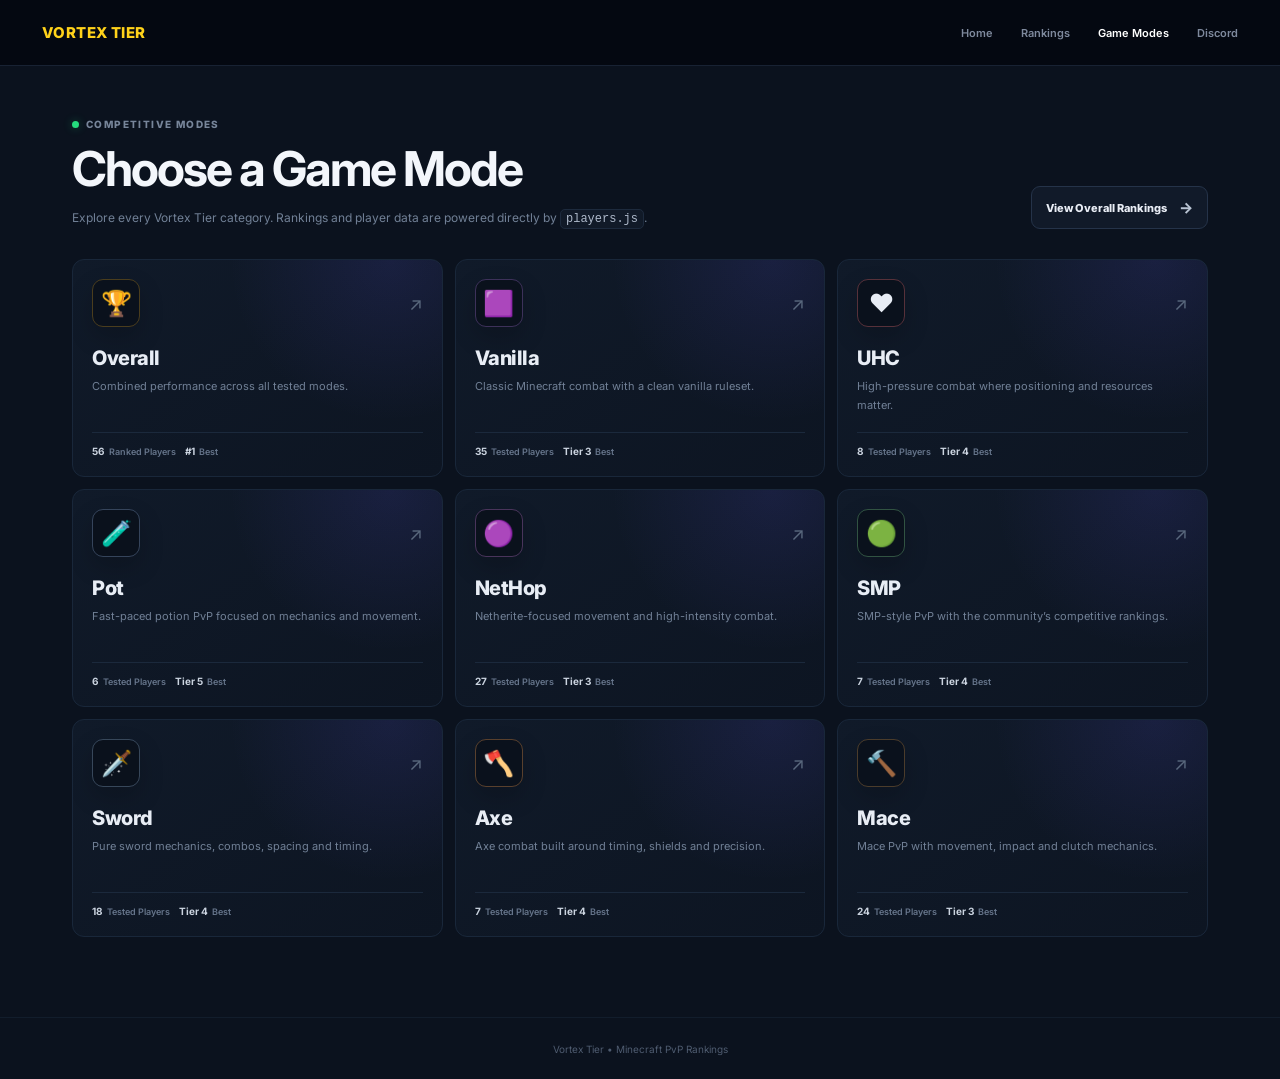
==== gamemodes.html @ 12a567fe "Add files via upload" ====
<!DOCTYPE html>
<html lang="en">
<head>
<meta charset="UTF-8">
<meta name="viewport" content="width=device-width,initial-scale=1.0">
<meta name="robots" content="index,follow">
<title>Vortex Tier — Game Modes</title>
<link rel="preconnect" href="https://fonts.googleapis.com">
<link rel="preconnect" href="https://fonts.gstatic.com" crossorigin>
<link href="https://fonts.googleapis.com/css2?family=Inter:wght@400;500;600;700;800&display=swap" rel="stylesheet">
<link rel="stylesheet" href="styles.css">
</head>
<body class="gamemodes-page">
<header class="nav">
  <a class="logo" href="index.html">VORTEX TIER</a>
  <nav class="navlinks">
    <a href="index.html">Home</a>
    <a href="rankings.html">Rankings</a>
    <a class="active" href="gamemodes.html">Game Modes</a>
    <a href="https://discord.com" target="_blank" rel="noopener">Discord</a>
  </nav>
</header>

<main class="modes-wrap">
  <section class="modes-heading">
    <div>
      <div class="eyebrow"><i></i> COMPETITIVE MODES</div>
      <h1>Choose a Game Mode</h1>
      <p>Explore every Vortex Tier category. Rankings and player data are powered directly by <code>players.js</code>.</p>
    </div>
    <a class="mode-directory-rank-btn" href="rankings.html?mode=overall">View Overall Rankings <span>→</span></a>
  </section>

  <section id="gameModes" class="game-mode-grid" aria-label="Game modes"></section>
</main>

<footer>Vortex Tier • Minecraft PvP Rankings</footer>

<script src="players.js"></script>
<script>
const MODES = [
  {id:'overall', name:'Overall', icon:'🏆', desc:'Combined performance across all tested modes.', accent:'overall'},
  {id:'vanilla', name:'Vanilla', icon:'🟪', desc:'Classic Minecraft combat with a clean vanilla ruleset.', accent:'vanilla'},
  {id:'uhc', name:'UHC', icon:'❤️', desc:'High-pressure combat where positioning and resources matter.', accent:'uhc'},
  {id:'pot', name:'Pot', icon:'🧪', desc:'Fast-paced potion PvP focused on mechanics and movement.', accent:'pot'},
  {id:'nethop', name:'NetHop', icon:'🟣', desc:'Netherite-focused movement and high-intensity combat.', accent:'nethop'},
  {id:'smp', name:'SMP', icon:'🟢', desc:'SMP-style PvP with the community’s competitive rankings.', accent:'smp'},
  {id:'sword', name:'Sword', icon:'🗡️', desc:'Pure sword mechanics, combos, spacing and timing.', accent:'sword'},
  {id:'axe', name:'Axe', icon:'🪓', desc:'Axe combat built around timing, shields and precision.', accent:'axe'},
  {id:'mace', name:'Mace', icon:'🔨', desc:'Mace PvP with movement, impact and clutch mechanics.', accent:'mace'}
];
const players = typeof VORTEX_PLAYERS !== 'undefined' ? VORTEX_PLAYERS : [];
function testedCount(id){
  if(id==='overall') return players.length;
  return players.filter(p => p.results && p.results[id] && String(p.results[id].tier||'').trim()).length;
}
function topTier(id){
  if(id==='overall') return players.length ? Math.min(...players.map(p=>Number(p.position)||999)) : null;
  const nums=players.map(p=>String(p.results?.[id]?.tier||'').match(/[1-5]$/)?.[0]).filter(Boolean).map(Number);
  return nums.length ? Math.min(...nums) : null;
}
const grid=document.getElementById('gameModes');
grid.innerHTML=MODES.map(m=>{
  const count=testedCount(m.id), tier=topTier(m.id);
  const label=m.id==='overall'?'Ranked Players':count===1?'Tested Player':'Tested Players';
  const best=tier ? (m.id==='overall' ? '#'+tier : 'Tier '+tier) : '—';
  return `<a class="game-mode-card mode-${m.accent}" href="rankings.html?mode=${encodeURIComponent(m.id)}">
    <div class="game-mode-card-top"><span class="game-mode-icon">${m.icon}</span><span class="open-arrow">↗</span></div>
    <div class="game-mode-name">${m.name}</div>
    <p>${m.desc}</p>
    <div class="game-mode-stats"><span><strong>${count}</strong> ${label}</span><span><strong>${best}</strong> Best</span></div>
  </a>`;
}).join('');
</script>
</body>
</html>
---- styles.css ----
*{box-sizing:border-box}
html{scroll-behavior:smooth}
body{margin:0;background:#080d18;color:#e9edf6;font-family:Inter,Arial,sans-serif}
.nav{height:66px;position:sticky;top:0;z-index:50;background:rgba(5,9,17,.96);border-bottom:1px solid #182233;display:flex;align-items:center;justify-content:space-between;padding:0 42px;backdrop-filter:blur(14px)}
.logo{color:#ffd21a;text-decoration:none;font-weight:800;font-size:15px;letter-spacing:.4px}
.navlinks{display:flex;gap:28px}.navlinks a{font-size:11px;font-weight:600;color:#7e899d;text-decoration:none}.navlinks a:hover,.navlinks a.active{color:#fff}

.home-hero{min-height:calc(100vh - 66px);display:flex;align-items:center;justify-content:center;flex-direction:column;text-align:center;padding:80px 20px 100px;background:radial-gradient(circle at 50% 48%,#141c31 0,#0b111f 38%,#080d18 72%)}
.live{font-size:10px;font-weight:700;color:#aeb8cb;border:1px solid #292d67;background:#171a3a;border-radius:30px;padding:8px 14px;box-shadow:0 0 28px #4b43ff1d}.live i{display:inline-block;width:7px;height:7px;border-radius:50%;background:#1ddd7d;box-shadow:0 0 10px #1ddd7d;margin-right:7px}
.home-hero h1{font-size:clamp(44px,7vw,78px);line-height:1.03;letter-spacing:-3px;margin:26px 0 20px}.home-hero h1 b{color:#ffc914;text-shadow:0 0 22px #ffc40033}.home-hero p{max-width:650px;color:#7d889d;font-size:13px;line-height:1.7;margin:0}.actions{display:flex;gap:10px;margin-top:30px}.btn{display:inline-flex;align-items:center;justify-content:center;padding:12px 20px;border-radius:9px;text-decoration:none;font-size:11px;font-weight:700;transition:.2s}.btn:hover{transform:translateY(-2px)}.purple{background:linear-gradient(135deg,#695cff,#4d40e8);color:white;box-shadow:0 8px 28px #574aff3a}.dark{background:#0c121e;color:#e4e8f1;border:1px solid #202a3a}
footer{text-align:center;padding:25px;color:#4f5c70;font-size:10px;border-top:1px solid #121d2c}

.rankings-page{background:#0b121e}.rank-wrap{max-width:1280px;margin:auto;padding:24px 18px 70px}.rank-top{display:flex;align-items:center;justify-content:space-between;margin-bottom:18px}.rank-title h1{font-size:25px;margin:0}.rank-title p{font-size:11px;color:#66748a;margin:7px 0 0}.server{font-size:10px;color:#a9b3c3;background:#121a27;border:1px solid #202b3e;border-radius:7px;padding:8px 11px}.server i{display:inline-block;width:7px;height:7px;border-radius:50%;background:#25db7d;margin-right:5px}

.modes{display:flex;gap:5px;overflow-x:auto;scrollbar-width:none;border-bottom:1px solid #1b2738;padding-bottom:0}.modes::-webkit-scrollbar{display:none}
.mode{flex:0 0 102px;height:76px;border:1px solid #172333;background:#0c1420;border-radius:10px 10px 0 0;color:#69758a;display:flex;flex-direction:column;align-items:center;justify-content:center;gap:7px;cursor:pointer;font:800 11px Inter}.mode .ico{font-size:25px}.mode.active{color:#fff;border-bottom:2px solid #aab3c0;background:#111a29}

.rank-tools{display:flex;justify-content:flex-end;gap:8px;margin:10px 0}.search{width:230px;height:38px;border-radius:8px;border:1px solid #202b3d;background:#101825;color:white;padding:0 12px;outline:none;font:11px Inter}.info{height:38px;border:1px solid #202b3d;background:#151d2a;color:#bac3d0;border-radius:8px;padding:0 12px;font:700 10px Inter;cursor:pointer}

.overall-head{display:grid;grid-template-columns:52px 1fr 82px 410px;gap:12px;align-items:center;padding:9px 13px;color:#4e5b70;font-size:9px;text-transform:uppercase;font-weight:800;border:1px solid #172336;background:#0e1623;border-radius:7px 7px 0 0}
.player-row{display:grid;grid-template-columns:58px 1fr 82px 410px;gap:14px;align-items:center;min-height:88px;padding:7px 13px;border:1px solid #172336;border-top:0;background:linear-gradient(90deg,#101925 0%,#121c2a 74%,#0e1723 100%);position:relative;overflow:hidden}.player-row:after{content:"";position:absolute;right:5px;top:0;bottom:0;width:34%;background:linear-gradient(125deg,transparent 0 38%,rgba(64,86,112,.30) 39% 43%,transparent 44% 51%,rgba(54,75,99,.46) 52% 57%,transparent 58% 66%,rgba(45,64,86,.32) 67% 72%,transparent 73%);opacity:.85;pointer-events:none}.player-row:hover{background:#141f2f}
.pos{font-size:22px;font-weight:800;font-style:italic;color:#e8edf5}.p-main{display:flex;align-items:center;gap:14px;min-width:0;position:relative;z-index:1}.skin{width:74px;height:92px;object-fit:contain;object-position:center top;border-radius:6px;background:transparent;padding:0;display:block;filter:drop-shadow(0 5px 8px rgba(0,0,0,.75));transform:scale(1.18);transform-origin:center bottom}.p-name{font-size:15px;font-weight:800;color:#dce3ee;position:relative;z-index:1}.p-title{font-size:9px;color:#68768c;margin-top:4px}.region{justify-self:center;position:relative;z-index:2;font-size:10px;font-weight:800;border-radius:5px;padding:8px 9px;background:#182333;color:#aeb8c8}.region.na{background:#4a1f2c;color:#ff647c}.region.eu{background:#173c29;color:#55d98c}.region.me{background:#4b421a;color:#e7d34b}
.mini-tiers{display:flex;position:relative;z-index:2;gap:8px;justify-content:flex-start;overflow:hidden}.mini{width:43px;flex:0 0 43px;text-align:center}.mini-icon{width:34px;height:34px;border-radius:50%;margin:auto;display:grid;place-items:center;background:#101725;border:2px solid #28384e;font-size:14px}.mini-label{display:inline-block;font-size:13px;font-weight:800;margin-top:3px;padding:2px 4px;border-radius:4px}.ht1{color:#ffd83f;background:#473b1b}.lt1{color:#e8c84a;background:#493b20}.ht2{color:#bfc9d8;background:#343d4d}.lt2{color:#aeb9c9;background:#303a49}.ht3{color:#ff9c51;background:#4a3021}.lt3{color:#e58a49;background:#483021}

.mode-board{display:flex;gap:8px;overflow-x:auto;padding:5px 0 18px;align-items:flex-start;scroll-snap-type:x proximity}.mode-board::-webkit-scrollbar{height:5px}.tier-column{min-width:176px;flex:1;background:#101925;border:1px solid #172336;border-radius:0 0 7px 7px;overflow:hidden;scroll-snap-align:start}.tier-head{height:40px;display:flex;align-items:center;justify-content:center;font-size:17px;font-weight:800;border-bottom:1px solid #27354a}.tier-head span{margin-right:7px}.tier-1 .tier-head{background:#4b3917;color:#ffd35a}.tier-2 .tier-head{background:#343b49;color:#cbd2dc}.tier-3 .tier-head{background:#4b3020;color:#e58b48}.tier-4 .tier-head,.tier-5 .tier-head{background:#202a39;color:#c5cfdd}
.tier-list{min-height:55px}.tier-player{height:62px;display:flex;align-items:center;gap:8px;padding:0 8px;border-bottom:1px solid #1c293a;position:relative;white-space:nowrap;overflow:hidden;background:linear-gradient(90deg,#182333 0%,#172232 72%,#101925 100%)}.tier-player:before{content:"";position:absolute;left:0;top:0;bottom:0;width:3px;background:#42db8c}.tier-player:after{content:"";position:absolute;right:0;top:0;bottom:0;width:28%;background:linear-gradient(125deg,transparent 0 48%,#26364b 49% 53%,transparent 54%);opacity:.65;pointer-events:none}.tier-player img{width:52px;height:64px;object-fit:contain;object-position:center top;border-radius:4px;padding:0;background:transparent;flex:0 0 52px;position:relative;z-index:1;filter:drop-shadow(0 4px 7px rgba(0,0,0,.7));transform:scale(1.08);transform-origin:center bottom}.tier-player .name{font-size:14px;font-weight:700;color:#dce2ec;overflow:hidden;text-overflow:ellipsis;position:relative;z-index:1}.tier-player .up{margin-left:auto;color:#58708f;font-size:17px;position:relative;z-index:1}.emptyrow{text-align:center;padding:40px;color:#65738a;border:1px solid #172336;background:#101925}

.modal{position:fixed;inset:0;background:#02050bcc;display:grid;place-items:center;z-index:100}.modal.hidden{display:none}.modal-card{width:min(440px,calc(100% - 28px));background:#0e1724;border:1px solid #26354a;border-radius:14px;padding:25px;position:relative}.modal-card h3{margin:0 0 10px}.modal-card p{font-size:11px;color:#8190a5;line-height:1.7}.x{position:absolute;right:13px;top:8px;background:none;border:0;color:#8390a3;font-size:25px;cursor:pointer}

@media(max-width:800px){.nav{padding:0 18px}.rank-wrap{padding:15px 8px 60px}.server{display:none}.overall-head{grid-template-columns:40px 1fr 55px 355px}.player-row{grid-template-columns:40px 1fr 55px 355px;min-height:92px}.p-name{font-size:13px}.skin{width:82px;height:88px}.rankings-page .navlinks{gap:14px}.home-hero h1{letter-spacing:-2px}.tier-column{min-width:0;flex:0 0 calc((100vw - 32px)/3)}.tier-player{height:62px;padding:0 7px;gap:6px}.tier-player img{width:54px;height:60px;flex-basis:54px}}
@media(max-width:520px){.rank-title h1{font-size:20px}.search{width:170px}.mode{flex-basis:92px;height:72px}.overall-head{grid-template-columns:34px 1fr 50px 330px}.player-row{grid-template-columns:34px 1fr 50px 330px;min-height:88px;padding:7px 10px}.skin{width:82px;height:88px}.p-main{gap:10px}.p-name{font-size:12px}.pos{font-size:17px}.tier-column{min-width:0;flex-basis:calc((100vw - 32px)/3)}.tier-head{height:52px;font-size:18px}.tier-player{height:64px;padding:0 7px;gap:6px}.tier-player img{width:55px;height:62px;flex-basis:55px}.tier-player .name{font-size:13px}.tier-player .up{font-size:11px}}

/* V6 visual tuning: upper-half Minecraft skin crops + larger mode/rank UI */
.tier-player img,.skin{overflow:hidden;}
.mini{min-width:42px}.mini-label{font-weight:900;line-height:1.05;padding:3px 5px;border-radius:6px;}
@media(max-width:520px){.mode .ico{font-size:23px}.mode{font-size:10.5px}.mini-label{font-size:12px;padding:3px 5px}.tier-column{flex-basis:calc((100vw - 30px)/3)} }

/* V8 skin presentation: show Minecraft body render like the reference, not a head/avatar. */
.player-row{min-height:98px;padding-top:5px;padding-bottom:5px}
.p-main{min-height:94px}
.player-row:before{content:"";position:absolute;left:0;top:0;bottom:0;width:36%;background:linear-gradient(110deg,rgba(33,48,67,.18),transparent 70%);clip-path:polygon(0 0,72% 0,100% 100%,0 100%);pointer-events:none}
@media(max-width:800px){.player-row{min-height:98px}.skin{width:74px;height:94px}}
@media(max-width:520px){.player-row{min-height:94px}.skin{width:72px;height:92px;transform:scale(1.12)}}

/* V10 — consistent full Minecraft body skins everywhere */
.skin, .tier-player img {
  object-fit: contain !important;
  object-position: center bottom !important;
  background: transparent !important;
  border: 0 !important;
  padding: 0 !important;
  display: block;
  image-rendering: pixelated;
  filter: drop-shadow(0 5px 9px rgba(0,0,0,.82));
}
.skin {
  width: 78px !important;
  height: 96px !important;
  transform: scale(1.22) !important;
  transform-origin: center bottom !important;
  margin: 0 2px 0 0;
}
.tier-player img {
  width: 58px !important;
  height: 66px !important;
  flex: 0 0 58px !important;
  transform: scale(1.12) !important;
  transform-origin: center bottom !important;
}
.p-main { min-height: 96px; }
.player-row { min-height: 100px; }
@media(max-width:800px){
  .skin{width:78px !important;height:96px !important}
  .tier-player img{width:58px !important;height:66px !important;flex-basis:58px !important}
}
@media(max-width:520px){
  .skin{width:76px !important;height:94px !important;transform:scale(1.18) !important}
  .tier-player img{width:56px !important;height:64px !important;flex-basis:56px !important;transform:scale(1.08) !important}
}

/* V11 — crop body renders at the waist: head + torso only, no legs/feet */
.skin, .tier-player img {
  object-fit: cover !important;
  object-position: center top !important;
  clip-path: inset(0 0 36% 0);
  transform: scale(1.22) !important;
  transform-origin: center top !important;
}
.skin { width: 82px !important; height: 94px !important; }
.tier-player img { width: 58px !important; height: 68px !important; }
@media(max-width:520px){
  .skin { width: 78px !important; height: 92px !important; }
  .tier-player img { width: 56px !important; height: 66px !important; }
}

/* V12 — upper-body only + subtle lean toward the rank side */
.skin,
.tier-player img,
.player-skin-full {
  object-fit: cover !important;
  object-position: center top !important;
  clip-path: inset(0 0 35% 0 round 5px) !important;
  transform: rotate(-9deg) scale(1.22) !important;
  transform-origin: center bottom !important;
  filter: drop-shadow(0 5px 9px rgba(0,0,0,.8));
}

/* Keep the skin visually centered after the lean */
.p-main .skin { margin-left: 3px; margin-right: 3px; }
.tier-player img { margin-left: 2px; margin-right: 2px; }

@media (max-width: 800px){
  .skin { transform: rotate(-9deg) scale(1.24) !important; }
  .tier-player img { transform: rotate(-9deg) scale(1.18) !important; }
}
@media (max-width: 520px){
  .skin { transform: rotate(-8deg) scale(1.20) !important; }
  .tier-player img { transform: rotate(-8deg) scale(1.14) !important; }
}


/* V16 — Reference-style Minecraft character render.
   Show head + BOTH arms + torso down to the waist area. Hide legs/feet.
   The character is presented as a dimensional 3/4 render, with a subtle
   directional turn instead of a simple flat rotation. */
.skin-frame,
.tier-skin-frame{
  position:relative;
  display:block;
  flex:0 0 auto;
  overflow:hidden;
  background:transparent;
  z-index:10;
  perspective:700px;
  transform-style:preserve-3d;
}

.skin-frame{
  width:78px;
  height:78px;
  margin:0 2px;
}
.tier-skin-frame{
  width:52px;
  height:52px;
  margin:0 1px;
}

/* Source body renders are square. Enlarge them so the frame becomes a
   deliberate crop: head -> shoulders -> arms -> waist, never legs. */
.skin-frame .skin,
.tier-skin-frame img{
  position:absolute;
  left:50%;
  top:0;
  width:112px !important;
  height:112px !important;
  max-width:none;
  object-fit:contain !important;
  object-position:center top !important;
  clip-path:none !important;
  border:0 !important;
  padding:0 !important;
  margin:0 !important;
  transform-origin:50% 24% !important;
  transform:
    translateX(-50%)
    translateY(-2px)
    perspective(700px)
    rotateY(-20deg)
    rotateX(2deg)
    rotateZ(-1deg)
    scale(1.06) !important;
  filter:drop-shadow(0 7px 8px rgba(0,0,0,.82));
  image-rendering:auto;
}

/* A little extra horizontal enlargement makes the arms feel wider and the
   crop land around the waist rather than the chest. */
.skin-frame .skin{
  width:118px !important;
  height:118px !important;
  top:-1px;
}
.tier-skin-frame img{
  width:78px !important;
  height:78px !important;
  top:0;
  transform:
    translateX(-50%)
    translateY(-1px)
    perspective(650px)
    rotateY(-20deg)
    rotateX(2deg)
    rotateZ(-1deg)
    scale(1.06) !important;
}

/* Soft grounding shadow, kept behind the character. */
.skin-frame:after,
.tier-skin-frame:after{
  content:"";
  position:absolute;
  left:10%;
  right:4%;
  bottom:0;
  height:12px;
  background:radial-gradient(ellipse,rgba(0,0,0,.58),transparent 72%);
  transform:skewX(-16deg);
  pointer-events:none;
  z-index:-1;
}

@media(max-width:800px){
  .skin-frame{width:84px;height:86px}
  .tier-skin-frame{width:58px;height:58px}
  .skin-frame .skin{width:130px !important;height:130px !important}
  .tier-skin-frame img{width:87px !important;height:87px !important}
}
@media(max-width:520px){
  .skin-frame{width:80px;height:84px}
  .tier-skin-frame{width:56px;height:57px}
  .skin-frame .skin{width:128px !important;height:128px !important}
  .tier-skin-frame img{width:85px !important;height:85px !important}
}

/* V14 — custom linked mode/category images. Every icon is locked to the same
   visual box, so adding square, portrait, or landscape images won't resize
   the tabs/cards. object-fit: contain keeps the whole image visible. */
.mode .ico{
  width:34px;height:34px;display:grid;place-items:center;position:relative;
  flex:0 0 34px;overflow:hidden;border-radius:7px;
}
.mode .mode-icon-img{
  width:100%;height:100%;display:block;object-fit:contain;object-position:center;
  image-rendering:auto;filter:drop-shadow(0 2px 5px rgba(0,0,0,.55));
}
.mode .icon-fallback{font-size:25px;line-height:1;display:grid;place-items:center;width:100%;height:100%;}
.mode .mode-icon-img + .icon-fallback{display:none;}
.mini-icon{position:relative;overflow:hidden;}
.mini-icon-img{
  width:100%;height:100%;display:block;object-fit:contain;object-position:center;
  border-radius:50%;image-rendering:auto;filter:drop-shadow(0 2px 4px rgba(0,0,0,.55));
}
.mini-icon .icon-fallback{font-size:16px;line-height:1;display:grid;place-items:center;width:100%;height:100%;}
.mini-icon .mini-icon-img + .icon-fallback{display:none;}
@media(max-width:520px){
  .mode .ico{width:31px;height:31px;flex-basis:31px}
  .mode .icon-fallback{font-size:23px}
}

/* V15 — linked icons are always rendered inside fixed frames; the artwork itself
   is never stretched. Paste one direct image URL per mode in app.js ICON_URLS. */
.mode .ico,
.mini-icon{overflow:hidden;flex-shrink:0;}
.mode .mode-icon-img,
.mini-icon .mini-icon-img{display:block !important;visibility:visible !important;opacity:1 !important;}
.mode .mode-icon-img{width:100% !important;height:100% !important;object-fit:contain !important;object-position:center !important;}
.mini-icon .mini-icon-img{width:100% !important;height:100% !important;object-fit:contain !important;object-position:center !important;}


/* V17 — use the Minecraft 3D body render itself for the character pose.
   Do NOT rotate the raster image with CSS: the render already supplies the
   3/4 perspective. The frame crops the lower body at the waist while keeping
   the head, both arms and torso visible. */
.skin-frame{
  width:82px !important;
  height:88px !important;
  overflow:hidden !important;
  perspective:none !important;
  transform:none !important;
}
.tier-skin-frame{
  width:58px !important;
  height:61px !important;
  overflow:hidden !important;
  perspective:none !important;
  transform:none !important;
}
.skin-frame .skin,
.tier-skin-frame img{
  position:absolute !important;
  left:50% !important;
  top:0 !important;
  max-width:none !important;
  width:142px !important;
  height:142px !important;
  object-fit:contain !important;
  object-position:center top !important;
  clip-path:none !important;
  border:0 !important;
  padding:0 !important;
  margin:0 !important;
  transform:translateX(-50%) !important;
  transform-origin:center top !important;
  filter:drop-shadow(0 6px 9px rgba(0,0,0,.82)) !important;
}
.tier-skin-frame img{
  width:94px !important;
  height:94px !important;
}
.skin-frame:after,
.tier-skin-frame:after{
  display:none !important;
}
@media(max-width:800px){
  .skin-frame{width:80px !important;height:88px !important}
  .skin-frame .skin{width:140px !important;height:140px !important}
  .tier-skin-frame{width:57px !important;height:61px !important}
  .tier-skin-frame img{width:93px !important;height:93px !important}
}
@media(max-width:520px){
  .skin-frame{width:76px !important;height:84px !important}
  .skin-frame .skin{width:134px !important;height:134px !important}
  .tier-skin-frame{width:55px !important;height:59px !important}
  .tier-skin-frame img{width:90px !important;height:90px !important}
}


/* V18 — reference-matched Minecraft BUST render.
   Use a real 3D bust (head + torso + both arms) from the renderer instead of
   cropping a full-body image or faking the pose with CSS rotation. */
.skin-frame{
  width:92px !important;
  height:94px !important;
  overflow:hidden !important;
  display:block !important;
  position:relative !important;
  perspective:none !important;
  transform:none !important;
}
.tier-skin-frame{
  width:62px !important;
  height:64px !important;
  overflow:hidden !important;
  display:block !important;
  position:relative !important;
  perspective:none !important;
  transform:none !important;
}
.skin-frame .skin,
.tier-skin-frame img{
  position:absolute !important;
  left:50% !important;
  top:50% !important;
  width:128px !important;
  height:128px !important;
  max-width:none !important;
  max-height:none !important;
  object-fit:contain !important;
  object-position:center !important;
  clip-path:none !important;
  margin:0 !important;
  padding:0 !important;
  border:0 !important;
  transform:translate(-50%,-50%) !important;
  transform-origin:center center !important;
  filter:drop-shadow(0 7px 9px rgba(0,0,0,.78)) !important;
  image-rendering:auto !important;
}
.tier-skin-frame img{
  width:86px !important;
  height:86px !important;
}
@media(max-width:800px){
  .skin-frame{width:90px !important;height:94px !important}
  .skin-frame .skin{width:128px !important;height:128px !important}
  .tier-skin-frame{width:60px !important;height:63px !important}
  .tier-skin-frame img{width:84px !important;height:84px !important}
}
@media(max-width:520px){
  .skin-frame{width:88px !important;height:92px !important}
  .skin-frame .skin{width:126px !important;height:126px !important}
  .tier-skin-frame{width:58px !important;height:61px !important}
  .tier-skin-frame img{width:82px !important;height:82px !important}
}

/* V19 — slightly smaller player skin renders while keeping the same bust framing. */
.skin-frame .skin{width:112px !important;height:112px !important}
.tier-skin-frame img{width:76px !important;height:76px !important}
@media(max-width:800px){
  .skin-frame .skin{width:112px !important;height:112px !important}
  .tier-skin-frame img{width:74px !important;height:74px !important}
}
@media(max-width:520px){
  .skin-frame .skin{width:108px !important;height:108px !important}
  .tier-skin-frame img{width:72px !important;height:72px !important}
}

/* V21 — clickable MC-Tiers-style player details modal + slightly smaller skins */
.player-row{cursor:pointer}
.player-row:active{transform:scale(.998)}
/* Slightly smaller character in the leaderboard while preserving the bust/3D look. */
.skin-frame{width:74px;height:76px;margin:0 1px}
.skin-frame .skin{width:108px !important;height:108px !important;transform:translateX(-50%) translateY(-1px) perspective(700px) rotateY(-20deg) rotateX(2deg) rotateZ(-1deg) scale(1.02) !important}
@media(max-width:800px){.skin-frame{width:78px;height:82px}.skin-frame .skin{width:116px !important;height:116px !important}}
@media(max-width:520px){.skin-frame{width:75px;height:79px}.skin-frame .skin{width:112px !important;height:112px !important}}

.player-modal-card{padding:28px 25px 24px;overflow:hidden}
.modal-player-top{text-align:center}
.modal-avatar{width:88px;height:88px;margin:0 auto 8px;border-radius:50%;border:2px solid #d7ad3f;background:radial-gradient(circle,#263247,#0a101c);display:grid;place-items:center;overflow:hidden;box-shadow:0 0 18px rgba(215,173,63,.18),inset 0 0 15px rgba(0,0,0,.65)}
.modal-avatar img{width:84px;height:84px;object-fit:contain;object-position:center top;transform:translateY(-4px) scale(1.15);filter:drop-shadow(0 4px 6px rgba(0,0,0,.65))}
.modal-player-top h2{margin:0 0 7px;font-size:21px;font-weight:900;background:linear-gradient(90deg,#4da3ff,#9b67ff);-webkit-background-clip:text;background-clip:text;color:transparent}
.modal-rank{display:inline-flex;align-items:center;gap:5px;padding:6px 12px;border-radius:15px;background:rgba(210,174,55,.14);border:1px solid rgba(210,174,55,.28);color:#e4c13d;font-size:12px;font-weight:800}
.modal-region-text{margin:8px 0 10px;color:#77869d;font-size:12px;font-weight:700}
.modal-player-top .namemc-link{margin-bottom:18px;padding:7px 12px;font-size:11px}
.modal-section-title{margin-top:8px;color:#8b97aa;font-size:11px;letter-spacing:1px;font-weight:900;text-transform:uppercase}
.modal-position-box{height:42px;padding:0 10px 0 13px;margin:6px 0 17px;border:1px solid #253247;border-radius:8px;background:linear-gradient(90deg,#121d2c,#101925);display:flex;align-items:center;justify-content:space-between;color:#dce3ed;font-size:12px}
.modal-position-number{display:inline-flex;align-items:center;justify-content:center;min-width:66px;height:34px;padding:0 13px;background:linear-gradient(110deg,#f5c52f 0 78%,transparent 79%);color:#fff;font-size:19px;font-weight:900;font-style:italic}
.modal-position-box small{color:#7f8ba0;font-size:10px}
.modal-tiers-grid{margin-top:6px;display:flex;gap:5px;padding:9px 7px;overflow-x:auto;border:1px solid #253247;border-radius:8px;background:#0a111d;scrollbar-width:none}
.modal-tiers-grid::-webkit-scrollbar{display:none}
.modal-tier{min-width:34px;flex:1;text-align:center;display:flex;flex-direction:column;align-items:center;gap:4px}
.modal-tier-icon{width:26px;height:26px;border-radius:50%;display:grid;place-items:center;overflow:hidden;background:#111c2a}
.modal-tier-icon .mini-icon-img{width:100%;height:100%;object-fit:contain}
.modal-tier-icon .icon-fallback{font-size:14px;line-height:1}
.modal-tier b{min-width:27px;padding:3px 4px;border-radius:5px;background:#2b3039;color:#d8dee8;font-size:9px;line-height:1;font-weight:900}
.modal-tier b.ht1,.modal-tier b.lt1,.modal-tier b.ht2,.modal-tier b.lt2,.modal-tier b.ht3,.modal-tier b.lt3,.modal-tier b.ht4,.modal-tier b.lt4,.modal-tier b.ht5,.modal-tier b.lt5{background:rgba(218,175,38,.18);color:#e2bb36}
@media(max-width:520px){.player-modal-card{width:min(400px,calc(100% - 24px));padding:25px 18px 20px}.modal-avatar{width:82px;height:82px}.modal-avatar img{width:78px;height:78px}.modal-player-top h2{font-size:20px}.modal-tier{min-width:31px}.modal-tier-icon{width:24px;height:24px}}

/* V23 — fix character being swallowed/clipped inside leaderboard rows.
   The BUST renderer already contains the 3D pose, so keep it top-aligned and
   give the character enough vertical room to show head + arms + waist. */
.player-row{min-height:108px !important;}
.p-main{min-height:100px !important;align-items:center !important;}
.skin-frame{
  width:86px !important;
  height:100px !important;
  flex:0 0 86px !important;
  overflow:hidden !important;
  margin:0 2px !important;
  align-self:center !important;
}
.skin-frame .skin{
  width:122px !important;
  height:122px !important;
  left:50% !important;
  top:0 !important;
  transform:translateX(-50%) !important;
  object-fit:contain !important;
  object-position:center top !important;
  clip-path:none !important;
}
.tier-skin-frame{
  width:60px !important;
  height:62px !important;
  flex:0 0 60px !important;
  overflow:hidden !important;
  align-self:center !important;
}
.tier-skin-frame img{
  width:78px !important;
  height:78px !important;
  left:50% !important;
  top:0 !important;
  transform:translateX(-50%) !important;
  object-fit:contain !important;
  object-position:center top !important;
  clip-path:none !important;
}
@media(max-width:800px){
  .player-row{min-height:104px !important;}
  .p-main{min-height:96px !important;}
  .skin-frame{width:82px !important;height:96px !important;flex-basis:82px !important;}
  .skin-frame .skin{width:118px !important;height:118px !important;}
  .tier-skin-frame{width:58px !important;height:62px !important;flex-basis:58px !important;}
  .tier-skin-frame img{width:76px !important;height:76px !important;}
}
@media(max-width:520px){
  .player-row{min-height:100px !important;}
  .p-main{min-height:92px !important;gap:9px !important;}
  .skin-frame{width:78px !important;height:92px !important;flex-basis:78px !important;}
  .skin-frame .skin{width:114px !important;height:114px !important;}
  .tier-skin-frame{width:56px !important;height:60px !important;flex-basis:56px !important;}
  .tier-skin-frame img{width:74px !important;height:74px !important;}
}

/* V23 modal — make the selected player's bust clearly visible instead of a
   tiny floating head. */
.modal-avatar{width:112px !important;height:112px !important;border-radius:14px !important;overflow:hidden !important;}
.modal-avatar img{
  width:132px !important;
  height:132px !important;
  object-fit:contain !important;
  object-position:center top !important;
  transform:translateY(-3px) !important;
}
@media(max-width:520px){
  .modal-avatar{width:104px !important;height:104px !important;}
  .modal-avatar img{width:124px !important;height:124px !important;}
}

/* V25 — modal/region visibility polish based on the mobile reference.
   Keep the selected character perfectly centered and enlarge the small
   information labels so they are readable on phone screens. */
.modal-avatar{
  display:flex !important;
  align-items:flex-start !important;
  justify-content:center !important;
  text-align:center !important;
}
.modal-avatar img{
  display:block !important;
  width:124px !important;
  height:124px !important;
  max-width:none !important;
  margin:0 auto !important;
  object-fit:contain !important;
  object-position:center top !important;
  transform:translateX(-2px) translateY(-2px) !important;
}
.modal-region-text{
  font-size:14px !important;
  font-weight:800 !important;
  color:#9eabc0 !important;
  margin:9px 0 12px !important;
}
.modal-rank{
  font-size:13px !important;
  padding:7px 14px !important;
}
.modal-position-number{
  min-width:72px !important;
  height:36px !important;
  font-size:21px !important;
}
.modal-position-box{
  min-height:46px !important;
  font-size:13px !important;
}
.modal-position-box small{font-size:11px !important}
.modal-tiers-grid{
  gap:7px !important;
  padding:11px 9px !important;
}
.modal-tier{min-width:39px !important;gap:5px !important}
.modal-tier-icon{
  width:31px !important;
  height:31px !important;
}
.modal-tier-icon .icon-fallback{font-size:16px !important}
.modal-tier b{
  min-width:31px !important;
  padding:4px 5px !important;
  font-size:10px !important;
}

/* Larger readable NA / EU / ME badges in the Overall leaderboard. */
.region{
  font-size:12px !important;
  font-weight:900 !important;
  padding:9px 11px !important;
  min-width:34px;
  text-align:center;
  letter-spacing:.2px;
}

@media(max-width:520px){
  .region{
    font-size:11px !important;
    padding:9px 10px !important;
    min-width:36px;
  }
  .modal-avatar{width:104px !important;height:104px !important}
  .modal-avatar img{width:116px !important;height:116px !important;transform:translateX(-2px) translateY(-2px) !important}
  .modal-region-text{font-size:13px !important}
  .modal-tier{min-width:37px !important}
  .modal-tier-icon{width:29px !important;height:29px !important}
  .modal-tier b{font-size:10px !important;min-width:30px !important}
}

/* V26 — Overall leaderboard visual polish based on the supplied reference.
   Keep the player bust compact, let the hands/waist edge remain visible, and
   place the slanted accent BEHIND the character instead of over it. */
.overall-head{
  grid-template-columns:52px minmax(300px,1fr) 68px 408px !important;
}
.player-row{
  grid-template-columns:52px minmax(300px,1fr) 68px 408px !important;
  min-height:94px !important;
  padding:4px 10px !important;
  gap:10px !important;
  overflow:hidden !important;
}
.player-row:before{
  content:"" !important;
  position:absolute !important;
  left:42px !important;
  top:7px !important;
  bottom:7px !important;
  width:126px !important;
  background:linear-gradient(110deg,rgba(67,91,119,.62),rgba(42,61,84,.28)) !important;
  clip-path:polygon(0 0,72% 0,100% 100%,0 100%) !important;
  border-radius:4px !important;
  z-index:0 !important;
  pointer-events:none !important;
}
.player-row:after{
  right:0 !important;
  width:33% !important;
  opacity:.72 !important;
  z-index:0 !important;
}
.pos{
  position:relative !important;
  z-index:3 !important;
  font-size:25px !important;
  font-weight:900 !important;
  letter-spacing:-1px !important;
  text-shadow:0 2px 5px rgba(0,0,0,.7) !important;
}
.p-main{
  position:relative !important;
  z-index:2 !important;
  min-height:84px !important;
  gap:9px !important;
}
.skin-frame{
  width:66px !important;
  height:76px !important;
  flex:0 0 66px !important;
  margin:0 2px !important;
  overflow:hidden !important;
  z-index:3 !important;
}
.skin-frame .skin{
  width:96px !important;
  height:96px !important;
  top:-1px !important;
  transform:translateX(-50%) !important;
  object-fit:contain !important;
  object-position:center top !important;
  filter:drop-shadow(0 6px 8px rgba(0,0,0,.82)) !important;
}
.p-name{
  font-size:15px !important;
  font-weight:900 !important;
  letter-spacing:.1px !important;
}
.p-title{
  font-size:10px !important;
  margin-top:3px !important;
  font-weight:700 !important;
}
.region{
  justify-self:center !important;
  min-width:39px !important;
  padding:9px 7px !important;
  font-size:12px !important;
  font-weight:900 !important;
  border-radius:6px !important;
  text-align:center !important;
  z-index:4 !important;
}
.mini-tiers{
  gap:7px !important;
  z-index:3 !important;
}
.mini{
  width:42px !important;
  flex:0 0 42px !important;
}
.mini-icon{
  width:32px !important;
  height:32px !important;
  border-width:2px !important;
  font-size:15px !important;
}
.mini-label{
  font-size:12px !important;
  min-width:29px !important;
  margin-top:3px !important;
  padding:3px 4px !important;
  font-weight:900 !important;
}

/* Make the top mode/category icons and labels match the stronger visual weight
   of the reference without changing their fixed boxes or custom image URLs. */
.mode .ico{
  width:34px !important;
  height:34px !important;
  font-size:25px !important;
}
.mode .mode-icon-img{
  width:30px !important;
  height:30px !important;
  object-fit:contain !important;
}
.mode{
  height:78px !important;
  font-size:12px !important;
}

@media(max-width:800px){
  .overall-head{
    grid-template-columns:40px minmax(240px,1fr) 56px 350px !important;
  }
  .player-row{
    grid-template-columns:40px minmax(240px,1fr) 56px 350px !important;
    min-height:90px !important;
    gap:8px !important;
  }
  .player-row:before{left:34px !important;width:116px !important}
  .pos{font-size:23px !important}
  .p-main{min-height:82px !important}
  .skin-frame{width:62px !important;height:72px !important;flex-basis:62px !important}
  .skin-frame .skin{width:92px !important;height:92px !important}
  .p-name{font-size:14px !important}
  .p-title{font-size:9px !important}
  .region{min-width:37px !important;font-size:11px !important;padding:8px 6px !important}
  .mini{width:40px !important;flex-basis:40px !important}
  .mini-icon{width:30px !important;height:30px !important}
  .mini-label{font-size:11px !important;min-width:27px !important;padding:3px 3px !important}
}
@media(max-width:520px){
  .overall-head{
    grid-template-columns:34px minmax(225px,1fr) 52px 330px !important;
  }
  .player-row{
    grid-template-columns:34px minmax(225px,1fr) 52px 330px !important;
    min-height:86px !important;
    padding:3px 8px !important;
    gap:7px !important;
  }
  .player-row:before{left:28px !important;top:5px !important;bottom:5px !important;width:105px !important}
  .pos{font-size:21px !important}
  .p-main{min-height:78px !important;gap:7px !important}
  .skin-frame{width:57px !important;height:68px !important;flex-basis:57px !important}
  .skin-frame .skin{width:86px !important;height:86px !important}
  .p-name{font-size:13px !important}
  .p-title{font-size:8px !important;white-space:nowrap}
  .region{min-width:35px !important;font-size:10px !important;padding:8px 5px !important}
  .mini-tiers{gap:5px !important}
  .mini{width:37px !important;flex-basis:37px !important}
  .mini-icon{width:28px !important;height:28px !important}
  .mini-label{font-size:10px !important;min-width:25px !important;padding:3px 2px !important}
  .mode{height:74px !important}
  .mode .ico{width:31px !important;height:31px !important;font-size:23px !important}
  .mode .mode-icon-img{width:27px !important;height:27px !important}
}

/* V27 — Overall row closer to the supplied MC Tiers reference.
   The placement badge is now the slanted accent itself, with distinct
   gold/silver/bronze treatment for #1/#2/#3. The bust uses the same larger
   source area as the modal so both hands remain visible. */
.player-row{
  grid-template-columns:86px minmax(310px,1fr) 72px 408px !important;
  min-height:112px !important;
  padding:5px 10px 5px 0 !important;
  gap:10px !important;
  overflow:visible !important;
}
.player-row:before{
  left:0 !important;
  top:5px !important;
  bottom:5px !important;
  width:390px !important;
  background:linear-gradient(110deg,rgba(55,78,105,.60),rgba(31,46,64,.25)) !important;
  clip-path:polygon(0 0,72% 0,100% 100%,0 100%) !important;
  border-radius:5px !important;
  z-index:0 !important;
}
.player-row:after{z-index:0 !important;}
.pos-wrap{
  position:relative;
  width:86px;
  height:102px;
  display:flex;
  align-items:center;
  justify-content:center;
  z-index:3;
}
.pos-wrap:before{
  content:"";
  position:absolute;
  inset:7px 0 7px 0;
  clip-path:polygon(0 0,76% 0,100% 100%,0 100%);
  border-radius:4px;
  background:rgba(46,64,84,.76);
  border:1px solid rgba(116,142,172,.10);
  box-shadow:inset 0 0 20px rgba(0,0,0,.16);
  z-index:-1;
}
.pos{
  position:relative !important;
  z-index:2 !important;
  font-size:31px !important;
  line-height:1 !important;
  font-style:italic !important;
  font-weight:950 !important;
  letter-spacing:-1.5px !important;
  color:#f3f5f8 !important;
  text-shadow:0 2px 7px rgba(0,0,0,.75) !important;
}
.player-row.rank-gold .pos-wrap:before{
  background:linear-gradient(110deg,#f4c72f 0 74%,rgba(244,199,47,.18) 75% 100%) !important;
}
.player-row.rank-silver .pos-wrap:before{
  background:linear-gradient(110deg,#d8e0ea 0 74%,rgba(216,224,234,.18) 75% 100%) !important;
}
.player-row.rank-bronze .pos-wrap:before{
  background:linear-gradient(110deg,#d8873d 0 74%,rgba(216,135,61,.18) 75% 100%) !important;
}
.player-row.rank-normal .pos-wrap:before{
  background:linear-gradient(110deg,#33475e 0 74%,rgba(51,71,94,.22) 75% 100%) !important;
}
.player-row.rank-gold .pos,
.player-row.rank-silver .pos,
.player-row.rank-bronze .pos{color:#fff !important;}
.p-main{min-height:102px !important;gap:11px !important;align-items:center !important;z-index:2 !important;}
.skin-frame{
  width:88px !important;
  height:102px !important;
  flex:0 0 88px !important;
  overflow:hidden !important;
  margin:0 !important;
  align-self:center !important;
}
.skin-frame .skin{
  width:136px !important;
  height:136px !important;
  left:50% !important;
  top:-1px !important;
  transform:translateX(-50%) !important;
  object-fit:contain !important;
  object-position:center top !important;
  clip-path:none !important;
}
.p-name{font-size:16px !important;line-height:1.1 !important;}
.p-title{font-size:11px !important;font-weight:750 !important;display:flex;align-items:center;gap:4px;white-space:nowrap;}
.rank-title-emoji{font-size:13px;line-height:1;}
.points{color:#7f8da1;}
.region{font-size:13px !important;min-width:43px !important;padding:10px 9px !important;}
.mini-tiers{gap:8px !important;}
.mini{width:43px !important;flex-basis:43px !important;}
.mini-icon{width:34px !important;height:34px !important;}
.mini-label{font-size:12px !important;min-width:30px !important;padding:4px 4px !important;}

@media(max-width:800px){
  .player-row{grid-template-columns:78px minmax(275px,1fr) 64px 350px !important;min-height:106px !important;}
  .pos-wrap{width:78px;height:96px;}
  .pos{font-size:28px !important;}
  .skin-frame{width:80px !important;height:96px !important;flex-basis:80px !important;}
  .skin-frame .skin{width:128px !important;height:128px !important;}
  .p-main{min-height:96px !important;}
}
@media(max-width:520px){
  .player-row{grid-template-columns:70px minmax(250px,1fr) 58px 330px !important;min-height:102px !important;padding-left:0 !important;}
  .pos-wrap{width:70px;height:92px;}
  .pos-wrap:before{inset:6px 0 6px 0;}
  .pos{font-size:26px !important;}
  .skin-frame{width:76px !important;height:92px !important;flex-basis:76px !important;}
  .skin-frame .skin{width:124px !important;height:124px !important;}
  .p-main{min-height:92px !important;gap:8px !important;}
  .p-name{font-size:14px !important;}
  .p-title{font-size:9px !important;}
  .rank-title-emoji{font-size:11px;}
  .region{font-size:11px !important;min-width:38px !important;padding:9px 7px !important;}
  .mini-tiers{gap:5px !important;}
  .mini{width:38px !important;flex-basis:38px !important;}
  .mini-icon{width:30px !important;height:30px !important;}
  .mini-label{font-size:10px !important;min-width:26px !important;padding:3px 2px !important;}
}
/* V29 fixes: untested modes stay truly blank; linked images remain inside fixed frames. */
/* Untested modes: visible empty circular placeholders, with no mode logo or tier rank. */
.mini-empty{visibility:visible}
.mini-empty .blank-icon{width:30px;height:30px;border-radius:50%;background:#0b121c;border:3px dashed #344156;box-shadow:none;display:grid;place-items:center}
.mini-empty .empty-tier{background:#172131;color:#8e99aa;min-height:18px;min-width:35px;padding:3px 5px;border-radius:7px;font-size:11px;line-height:1}
.modal-tier-empty{opacity:1}
.modal-tier-empty .modal-tier-icon{background:#0b121c;border:3px dashed #344156;box-shadow:none}
.modal-tier-empty b{background:#172131;color:#8e99aa}
/* Keep the public row character centered and slightly smaller on mobile. */
.skin-frame{margin-left:auto;margin-right:auto}.skin-frame .skin{object-fit:contain !important;object-position:center top !important}


/* Game Modes directory — V30 */
.gamemodes-page{background:#0b121e;min-height:100vh}
.modes-wrap{max-width:1180px;margin:auto;padding:52px 22px 80px}
.modes-heading{display:flex;align-items:flex-end;justify-content:space-between;gap:28px;margin-bottom:30px}
.modes-heading h1{font-size:clamp(30px,5vw,48px);letter-spacing:-2px;margin:9px 0 10px;color:#f3f6fb}
.modes-heading p{max-width:650px;margin:0;color:#718096;font-size:12px;line-height:1.7}
.modes-heading code{color:#aeb9ca;background:#111a28;border:1px solid #1d2a3d;border-radius:5px;padding:2px 5px}
.eyebrow{display:flex;align-items:center;gap:7px;color:#77859a;font-size:10px;font-weight:800;letter-spacing:1.4px}
.eyebrow i{width:7px;height:7px;border-radius:50%;background:#25db7d;box-shadow:0 0 10px #25db7d55}
.mode-directory-rank-btn{display:inline-flex;align-items:center;gap:12px;white-space:nowrap;text-decoration:none;color:#e9edf5;background:#111a29;border:1px solid #253349;border-radius:9px;padding:11px 14px;font-size:11px;font-weight:800;transition:.2s}
.mode-directory-rank-btn:hover{border-color:#3b4c67;transform:translateY(-2px)}
.mode-directory-rank-btn span{font-size:15px;color:#b9c4d3}
.game-mode-grid{display:grid;grid-template-columns:repeat(3,minmax(0,1fr));gap:12px}
.game-mode-card{position:relative;min-height:190px;padding:19px;border:1px solid #19273a;border-radius:12px;background:linear-gradient(145deg,#101a29,#0d1522);text-decoration:none;color:#e8edf5;overflow:hidden;transition:transform .2s,border-color .2s,background .2s}
.game-mode-card:before{content:"";position:absolute;inset:0;background:radial-gradient(circle at 86% 0%,rgba(105,92,255,.12),transparent 42%);pointer-events:none}
.game-mode-card:hover{transform:translateY(-3px);border-color:#31425b;background:linear-gradient(145deg,#121d2e,#0e1725)}
.game-mode-card-top{position:relative;display:flex;align-items:center;justify-content:space-between;margin-bottom:19px}
.game-mode-icon{width:48px;height:48px;display:grid;place-items:center;border-radius:11px;background:#0a111c;border:1px solid #223148;font-size:25px;box-shadow:0 10px 25px rgba(0,0,0,.18)}
.open-arrow{font-size:18px;color:#59687d;transition:.2s}.game-mode-card:hover .open-arrow{color:#cbd4e2;transform:translate(2px,-2px)}
.game-mode-name{position:relative;font-size:20px;font-weight:800;letter-spacing:-.5px}.game-mode-card p{position:relative;color:#718096;font-size:11px;line-height:1.65;min-height:37px;margin:7px 0 18px}
.game-mode-stats{position:relative;display:flex;gap:9px;border-top:1px solid #1b293c;padding-top:12px;color:#66758b;font-size:9px;font-weight:600}.game-mode-stats span{display:flex;gap:4px;align-items:center}.game-mode-stats strong{color:#cbd4e0;font-size:10px}
.mode-overall .game-mode-icon{border-color:#4a3d1d}.mode-vanilla .game-mode-icon{border-color:#3d315a}.mode-uhc .game-mode-icon{border-color:#57313a}.mode-pot .game-mode-icon{border-color:#35445b}.mode-nethop .game-mode-icon{border-color:#49345b}.mode-smp .game-mode-icon{border-color:#315342}.mode-sword .game-mode-icon{border-color:#37475a}.mode-axe .game-mode-icon{border-color:#59402d}.mode-mace .game-mode-icon{border-color:#4b3c2b}
@media(max-width:800px){.modes-wrap{padding:35px 14px 65px}.modes-heading{align-items:flex-start;flex-direction:column}.game-mode-grid{grid-template-columns:repeat(2,minmax(0,1fr))}.mode-directory-rank-btn{margin-top:-8px}}
@media(max-width:520px){.modes-wrap{padding:27px 10px 55px}.modes-heading h1{font-size:31px;letter-spacing:-1.3px}.modes-heading p{font-size:11px}.game-mode-grid{grid-template-columns:1fr;gap:9px}.game-mode-card{min-height:165px;padding:16px}.game-mode-card p{margin-bottom:14px}.game-mode-icon{width:44px;height:44px}.navlinks{gap:10px!important}.navlinks a{font-size:9px!important}}
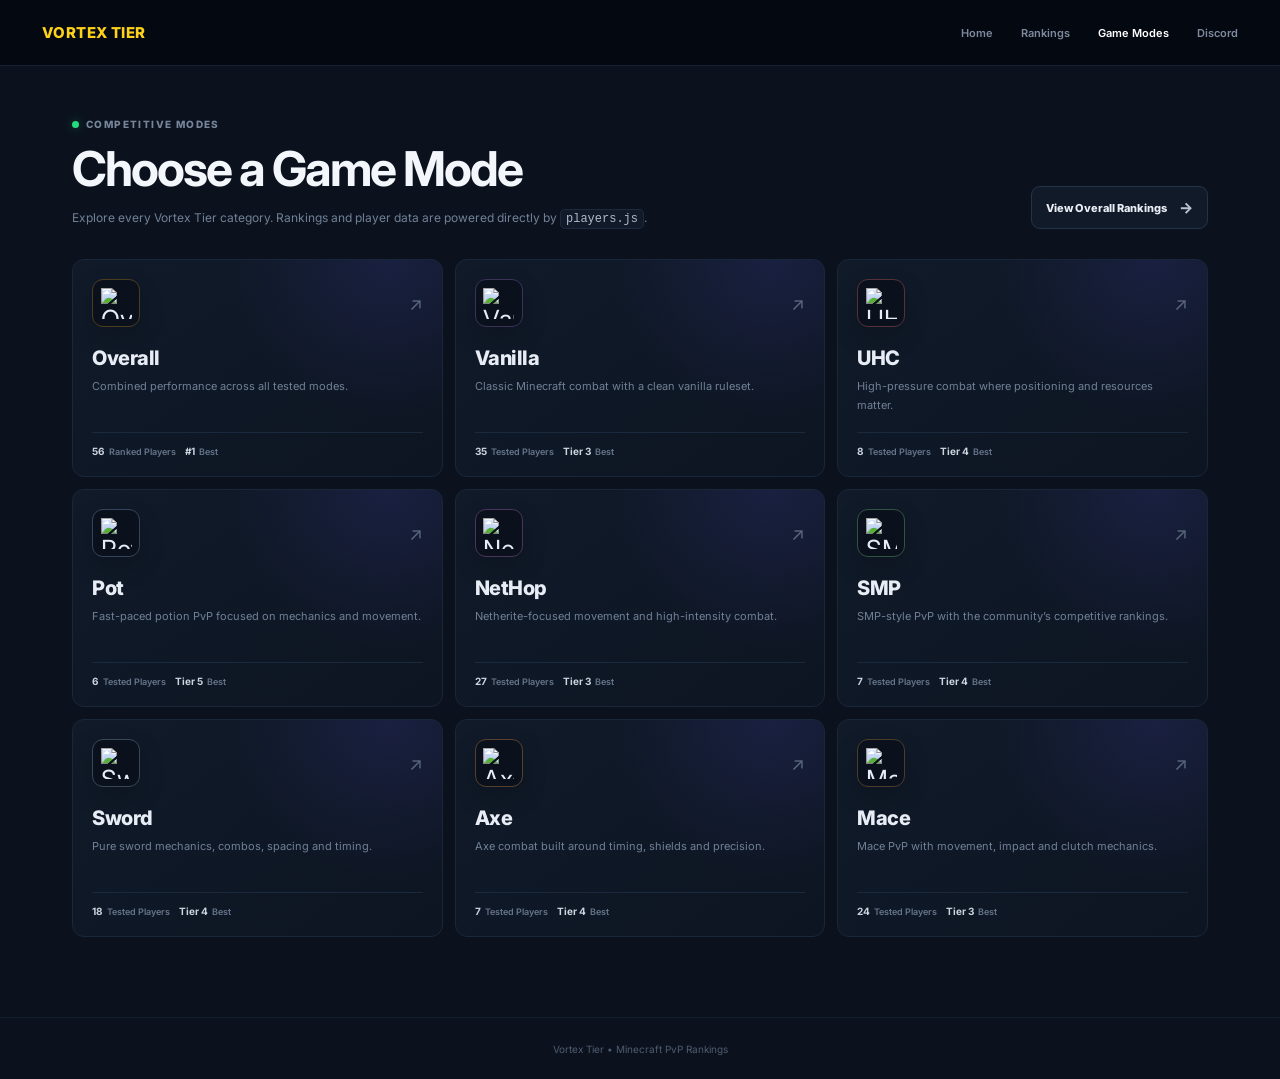
==== commit 51d19722: "Add files via upload" ====
--- a/gamemodes.html
+++ b/gamemodes.html
@@ -36,18 +36,19 @@
 
 <footer>Vortex Tier • Minecraft PvP Rankings</footer>
 
+<script src="icons.js"></script>
 <script src="players.js"></script>
 <script>
 const MODES = [
-  {id:'overall', name:'Overall', icon:'🏆', desc:'Combined performance across all tested modes.', accent:'overall'},
-  {id:'vanilla', name:'Vanilla', icon:'🟪', desc:'Classic Minecraft combat with a clean vanilla ruleset.', accent:'vanilla'},
-  {id:'uhc', name:'UHC', icon:'❤️', desc:'High-pressure combat where positioning and resources matter.', accent:'uhc'},
-  {id:'pot', name:'Pot', icon:'🧪', desc:'Fast-paced potion PvP focused on mechanics and movement.', accent:'pot'},
-  {id:'nethop', name:'NetHop', icon:'🟣', desc:'Netherite-focused movement and high-intensity combat.', accent:'nethop'},
-  {id:'smp', name:'SMP', icon:'🟢', desc:'SMP-style PvP with the community’s competitive rankings.', accent:'smp'},
-  {id:'sword', name:'Sword', icon:'🗡️', desc:'Pure sword mechanics, combos, spacing and timing.', accent:'sword'},
-  {id:'axe', name:'Axe', icon:'🪓', desc:'Axe combat built around timing, shields and precision.', accent:'axe'},
-  {id:'mace', name:'Mace', icon:'🔨', desc:'Mace PvP with movement, impact and clutch mechanics.', accent:'mace'}
+  {id:'overall', name:'Overall', icon: VORTEX_ICONS.overall, desc:'Combined performance across all tested modes.', accent:'overall'},
+  {id:'vanilla', name:'Vanilla', icon: VORTEX_ICONS.vanilla, desc:'Classic Minecraft combat with a clean vanilla ruleset.', accent:'vanilla'},
+  {id:'uhc', name:'UHC', icon: VORTEX_ICONS.uhc, desc:'High-pressure combat where positioning and resources matter.', accent:'uhc'},
+  {id:'pot', name:'Pot', icon: VORTEX_ICONS.pot, desc:'Fast-paced potion PvP focused on mechanics and movement.', accent:'pot'},
+  {id:'nethop', name:'NetHop', icon: VORTEX_ICONS.nethop, desc:'Netherite-focused movement and high-intensity combat.', accent:'nethop'},
+  {id:'smp', name:'SMP', icon: VORTEX_ICONS.smp, desc:'SMP-style PvP with the community’s competitive rankings.', accent:'smp'},
+  {id:'sword', name:'Sword', icon: VORTEX_ICONS.sword, desc:'Pure sword mechanics, combos, spacing and timing.', accent:'sword'},
+  {id:'axe', name:'Axe', icon: VORTEX_ICONS.axe, desc:'Axe combat built around timing, shields and precision.', accent:'axe'},
+  {id:'mace', name:'Mace', icon: VORTEX_ICONS.mace, desc:'Mace PvP with movement, impact and clutch mechanics.', accent:'mace'}
 ];
 const players = typeof VORTEX_PLAYERS !== 'undefined' ? VORTEX_PLAYERS : [];
 function testedCount(id){
@@ -65,7 +66,7 @@
   const label=m.id==='overall'?'Ranked Players':count===1?'Tested Player':'Tested Players';
   const best=tier ? (m.id==='overall' ? '#'+tier : 'Tier '+tier) : '—';
   return `<a class="game-mode-card mode-${m.accent}" href="rankings.html?mode=${encodeURIComponent(m.id)}">
-    <div class="game-mode-card-top"><span class="game-mode-icon">${m.icon}</span><span class="open-arrow">↗</span></div>
+    <div class="game-mode-card-top"><span class="game-mode-icon"><img src="${m.icon}" alt="${m.name}" loading="lazy"></span><span class="open-arrow">↗</span></div>
     <div class="game-mode-name">${m.name}</div>
     <p>${m.desc}</p>
     <div class="game-mode-stats"><span><strong>${count}</strong> ${label}</span><span><strong>${best}</strong> Best</span></div>
--- a/styles.css
+++ b/styles.css
@@ -897,3 +897,6 @@
 .mode-overall .game-mode-icon{border-color:#4a3d1d}.mode-vanilla .game-mode-icon{border-color:#3d315a}.mode-uhc .game-mode-icon{border-color:#57313a}.mode-pot .game-mode-icon{border-color:#35445b}.mode-nethop .game-mode-icon{border-color:#49345b}.mode-smp .game-mode-icon{border-color:#315342}.mode-sword .game-mode-icon{border-color:#37475a}.mode-axe .game-mode-icon{border-color:#59402d}.mode-mace .game-mode-icon{border-color:#4b3c2b}
 @media(max-width:800px){.modes-wrap{padding:35px 14px 65px}.modes-heading{align-items:flex-start;flex-direction:column}.game-mode-grid{grid-template-columns:repeat(2,minmax(0,1fr))}.mode-directory-rank-btn{margin-top:-8px}}
 @media(max-width:520px){.modes-wrap{padding:27px 10px 55px}.modes-heading h1{font-size:31px;letter-spacing:-1.3px}.modes-heading p{font-size:11px}.game-mode-grid{grid-template-columns:1fr;gap:9px}.game-mode-card{min-height:165px;padding:16px}.game-mode-card p{margin-bottom:14px}.game-mode-icon{width:44px;height:44px}.navlinks{gap:10px!important}.navlinks a{font-size:9px!important}}
+/* V31 — Game mode directory uses the supplied direct icon URLs from icons.js. */
+.game-mode-icon img{width:31px;height:31px;object-fit:contain;display:block}.game-mode-icon img[style*="display: none"]{display:none}
+@media(max-width:520px){.game-mode-icon img{width:28px;height:28px}}
